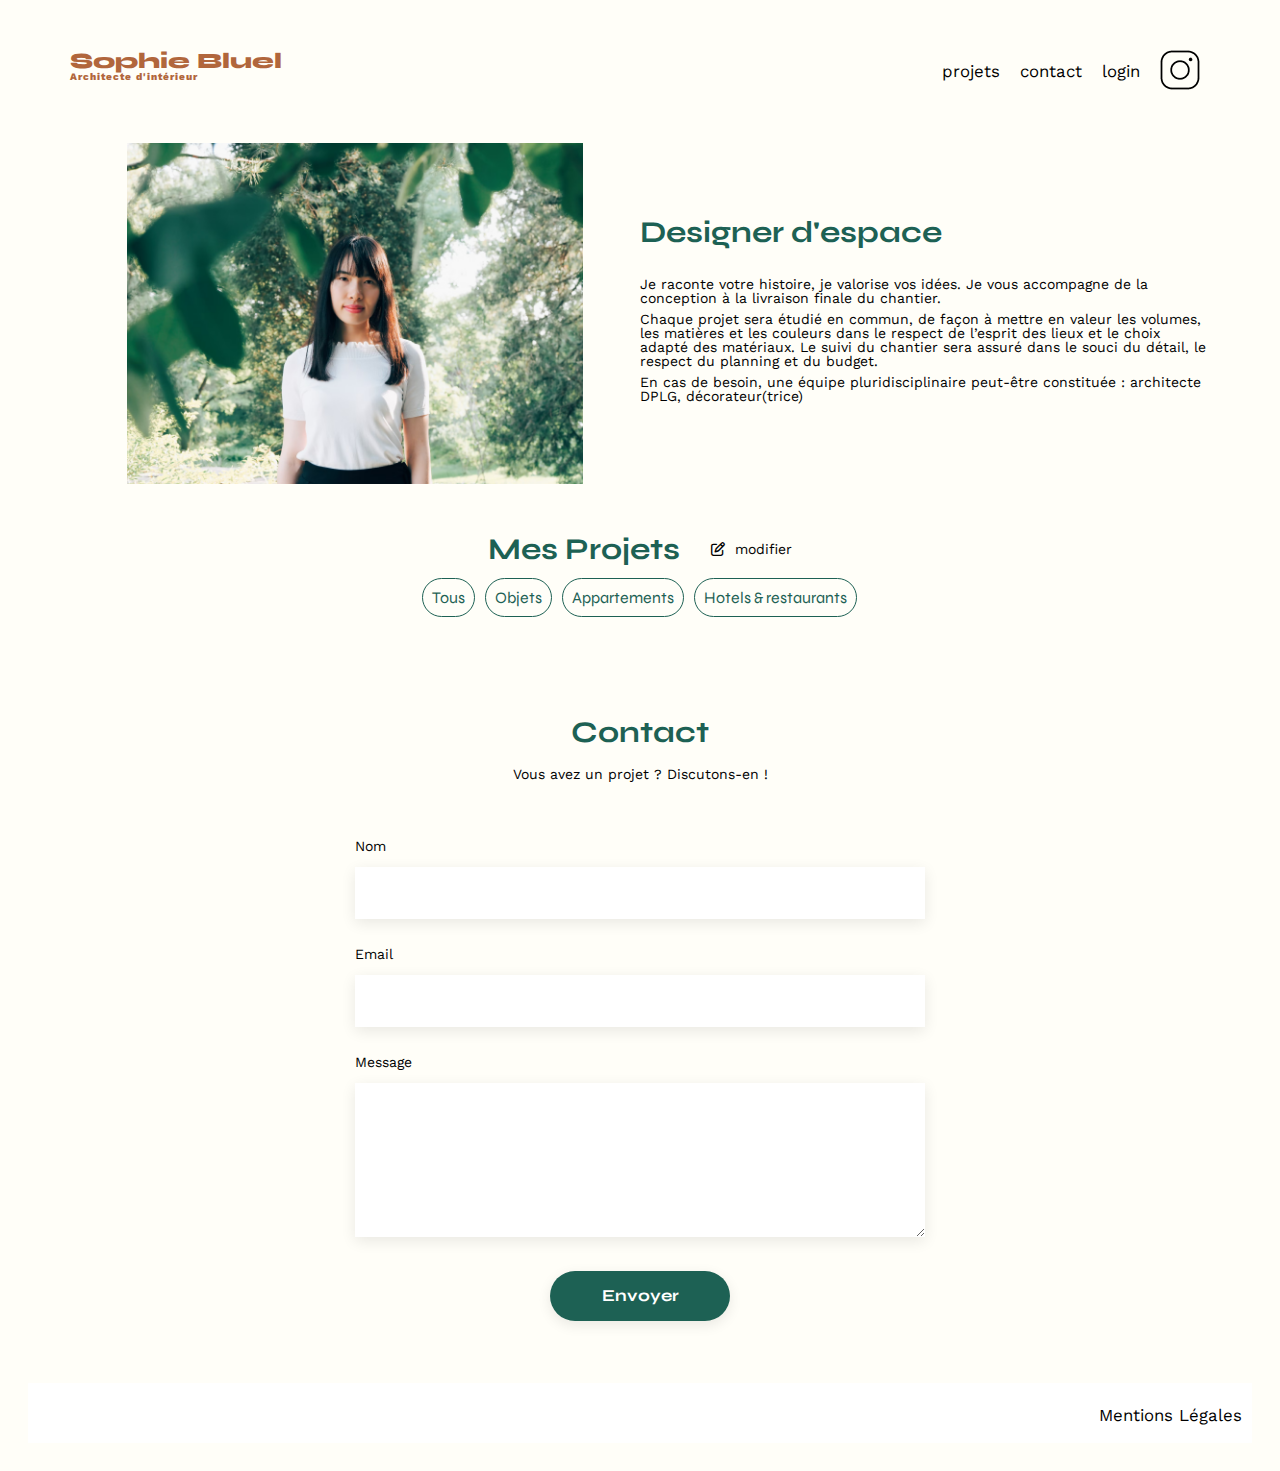
==== FrontEnd/index.html @ dc7d5f41 "formation de la modal2" ====
<!DOCTYPE html>
<html lang="fr">
<head>
	<meta charset="UTF-8">
	<title>Sophie Bluel - Architecte d'intérieur</title>
	<meta name="viewport" content="width=device-width, initial-scale=1.0">
	<link rel="preconnect" href="https://fonts.googleapis.com">
	<link rel="preconnect" href="https://fonts.gstatic.com" crossorigin>
	<link href="https://fonts.googleapis.com/css2?family=Syne:wght@700;800&family=Work+Sans&display=swap" rel="stylesheet">
	<link rel="stylesheet" href="https://cdnjs.cloudflare.com/ajax/libs/font-awesome/6.0.0-beta3/css/all.min.css">
	<meta name="description" content="">
	<link rel="stylesheet" href="./assets/style.css">
</head>
<body>
<header>
	<div id="editionMode">
		<i class="fa-regular fa-pen-to-square"></i>
		<p>mode édition</p>
	</div>
	<div id="headerBase">
		<h1>Sophie Bluel <span>Architecte d'intérieur</span></h1>
		<nav>
			<ul>
				<li>projets</li>
				<li>contact</li>
				<li><a href="login.html">login</a></li>
				<li><img src="./assets/icons/instagram.png" alt="Instagram"></li>
			</ul>
		</nav>
	</div>
</header>
<main>
	<section id="introduction">
		<figure>
			<img src="./assets/images/sophie-bluel.png" alt="">
		</figure>
		<article>
			<h2>Designer d'espace</h2>
			<p>Je raconte votre histoire, je valorise vos idées. Je vous accompagne de la conception à la livraison finale du chantier.</p>
			<p>Chaque projet sera étudié en commun, de façon à mettre en valeur les volumes, les matières et les couleurs dans le respect de l’esprit des lieux et le choix adapté des matériaux. Le suivi du chantier sera assuré dans le souci du détail, le respect du planning et du budget.</p>
			<p>En cas de besoin, une équipe pluridisciplinaire peut-être constituée : architecte DPLG, décorateur(trice)</p>
		</article>
	</section>
	<section id="portfolio">
		<div id="project">
			<h2>Mes Projets</h2>
			<a href="#modal1" class="modal-button">
				<i class="fa-regular fa-pen-to-square"></i>
				<p>modifier</p>
			</a>
			<aside id="modal1" class="modal">
				<div class="modalBox">
					<i class="fa-solid fa-xmark"></i>
					<h2>Galerie photo</h2>
					<div class="galleryModal">
					</div>
					<div class="footerModal">
						<a><boutton id="addPhotoModal">Ajouter une photo</boutton></a>
					</div>
				</div>
			</aside>
			<aside id="modal2" class="modal">
				<div class="modalBox">
					<div id="alignementFa">
						<i class="fa-solid fa-arrow-left"></i>
						<i class="fa-solid fa-xmark"></i>
					</div>
					<h2>Ajout Photo</h2>
					<div class="imageBox">
						<i class="fa-regular fa-image"></i>
						<boutton id="addImage"><p>+ Ajouter photo</p></boutton>
						<p id="imageDimension">jpg, png : 4mo max</p>
					</div>
					<div>
						<form action="#" method="post">
							<div class="formulaire">
								<label for="name">Titre</label>
								<input type="text" name="name" id="name">
								<label for="categorie">Catégorie</label>
								<select name="categories" id="selectCategories">
									<option></option>
									<option>Objets</option>
									<option>Appartements</option>
									<option>Hotels & restaurants</option>
								</select>
							</div>
							<input type="submit" value="Valider" id="validation">
						</form>
					</div>				
				</div>
			</aside>
		</div>
		<div id="categorie">
			<button id="tous">Tous</button>
			<button id="objets">Objets</button>
			<button id="appartements">Appartements</button>
			<button id="hotels">Hotels & restaurants</button>
		</div>
		<div class="gallery">
		</div>
	</section>
	<section id="contact">
		<h2>Contact</h2>
		<p>Vous avez un projet ? Discutons-en !</p>
		<form action="#" method="post">
			<label for="name">Nom</label>
			<input type="text" name="name" id="name">
			<label for="email">Email</label>
			<input type="email" name="email" id="email">
			<label for="message">Message</label>
			<textarea name="message" id="message" cols="30" rows="10"></textarea>
			<input type="submit" value="Envoyer">
		</form>
	</section>
</main>

<footer>
	<nav>
		<ul>
			<li>Mentions Légales</li>
		</ul>
	</nav>
</footer>
<script src="assets\main.js"></script>
<script src="assets/categories.js"></script>
<script src="assets/modal.js"></script>
</body>
</html>
---- FrontEnd/assets/style.css ----
/* http://meyerweb.com/eric/tools/css/reset/
   v2.0 | 20110126
   License: none (public domain)
*/

html, body, div, span, applet, object, iframe,
h1, h2, h3, h4, h5, h6, p, blockquote, pre,
a, abbr, acronym, address, big, cite, code,
del, dfn, em, img, ins, kbd, q, s, samp,
small, strike, strong, sub, sup, tt, var,
b, u, i, center,
dl, dt, dd, ol, ul, li,
fieldset, form, label, legend,
table, caption, tbody, tfoot, thead, tr, th, td,
article, aside, canvas, details, embed,
figure, figcaption, footer, header, hgroup,
menu, nav, output, ruby, section, summary,
time, mark, audio, video {
	margin: 0;
	padding: 0;
	border: 0;
	font-size: 100%;
	font: inherit;
	vertical-align: baseline;
}
/* HTML5 display-role reset for older browsers */
article, aside, details, figcaption, figure,
footer, header, hgroup, menu, nav, section {
	display: block;
}
body {
	line-height: 1;
}
ol, ul {
	list-style: none;
}
blockquote, q {
	quotes: none;
}
blockquote:before, blockquote:after,
q:before, q:after {
	content: '';
	content: none;
}
table {
	border-collapse: collapse;
	border-spacing: 0;
}
/** end reset css**/
body {
	background-color: #FFFEF8;
	font-family: 'Work Sans' ;
	font-size: 14px;
}
header {
	width: 100%;
}
#headerBase {
	display: flex;
	justify-content: space-between;
	max-width: 1140px;
	margin:auto;
	padding-top: 50px;
}
section {
	margin: 50px 0
}

#editionMode {
	display: flex;
	justify-content: center;
	align-items: center;
	background-color: black;
	height: 59px;
	display: none;
}
#editionMode i {
	width: 15px;
	height: 15px;
	margin-right: 10px;
}
#editionMode .fa-regular {
	color: #FFFFFF;
}
#editionMode p {
	color: #ffffff;
}

h1{
	display: flex;
	flex-direction: column;
	font-family: 'Syne';
	font-size: 22px;
	font-weight: 800;
	color: #B1663C
}

h1 > span {
	font-family: 'Work Sans';
	font-size:10px;
	letter-spacing: 0.1em;
;
}

h2{
	font-family: 'Syne';
	font-weight: 700;
	font-size: 30px;
	color: #1D6154
}
nav ul {
	display: flex;
	align-items: center;
	list-style-type: none;

}
nav li {
	padding: 0 10px;
	font-size: 1.2em;
}
nav li a {
	text-decoration: none;
	color: black;
}
#login {
	font-weight: bold;
}

li:hover {
	color: #B1663C;
}
main {
	max-width: 1140px;
	margin:auto;
}
#introduction {
	display: flex;
	align-items: center;
}
#introduction figure {
	flex: 1
}
#introduction img {
	display: block;
	margin: auto;
	width: 80%;
}

#introduction article {
	flex: 1
}
#introduction h2 {
	margin-bottom: 1em;
}

#introduction p {
	margin-bottom: 0.5em;
}
#portfolio h2 {
	text-align: center;
	margin-right: 31px ;
	
}
#project {
	display: flex;
	justify-content: center;
	align-items: center;
	margin-bottom: 1em;
}
#project i {
	margin-right: 10px;
}
#project a {
	display: flex;
	color: black;
	text-decoration: none;
}

/* construction de la modal*/
.modal {
	display: none;
	justify-content: center;
	align-items: center;
	position: fixed;
	top: 0;
	left: 0;
	width: 100vw;
	height: 100vh;
	background: rgba(0, 0, 0, 0.3);
}
.modalBox {
	border-radius: 10px;
	width: 630px;
	height: 688px;
	margin: 0;
	background-color: #ffffff;

	.fa-xmark {
		position: relative; right: 30px;
		display: flex;
		justify-content: flex-end;
		margin-top: 26px;
		margin-right: 30px;
		width: 100%;
		height: 24px;
		font-size: 24px;
	}
	h2 {
		font-family: 'Work Sans';
		font-weight: 400;
		font-size: 26px;
		margin-top: 10px;
		margin-bottom: 46px;
		color: black;
	}
	.galleryModal {
		display: flex;
		justify-content: flex-start;
		align-items: flex-start;
		flex-wrap: wrap;
		gap: 29px 9px;
		margin-left: 105px;
		margin-right: 105px;
		width: 420px;
		height: 433px;
		border-bottom: 1px solid #b3b3b3;
	}
	figure {
		height: 102px;
		width: 76px;	
	}
	img {
		display: flex;
		flex-direction: column;
		width: 100%;
		height: 100%;
	}
	.fa-trash-can {
		display: flex;
		justify-content: center;
		align-items: center;
		position: relative; top: -98px; left: 55px;
		padding: 0;
		margin: 0;
		color: white;
		background-color: black;
		width: 17px;
		height: 17px;
		font-size: 11px;
	}
	boutton {
		display: flex;
		justify-content: center;
		align-items: center;
		font-family: 'Syne';
		font-weight: 700;
		font-size: 14px;
		width: 237px;
		height: 36px;
		border-radius: 60px;
		color: white;
		background-color: #1D6154;
	}
	.footerModal {
		display: flex;
		justify-content: center;
		align-items: center;
		width: 100%;
		height: 119px;
	}
}
#modal2 .modalBox {
	display: flex;
	flex-direction: column;
	align-items: center;
	#alignementFa {
		display: flex;
		.fa-arrow-left {
			display: flex;
			align-items: flex-start;
			position: relative; left: -250px; top: 26px;
			font-size: 21px;
		}
		.fa-xmark {
			position: relative; left: 250px;
		}
	}
	.imageBox {
		display: flex;
		flex-direction: column;
		align-items: center;
		justify-content: space-evenly;
		background-color: #E8F1F6;
		width: 420px;
		height: 169px;
		boutton {
			color: #306685;
			background-color: #CBD6DC;
		}
		.fa-image {
			font-size: 76px;
			color: #B9C5CC;
		}
		#imageDimension {
			font-family: 'Work Sans';
			font-size: 10px;
			font-weight: 400;
			color: #444444;
		}
	}
	form {
		display: flex;
		flex-direction: column;
		margin-top: 30px;
		.formulaire {
			display: flex;
			flex-direction: column;
			padding-bottom: 26px;
			margin-bottom: 32px;
			border-bottom: 1px solid #B3B3B3;
		}
		label {
			font-family: 'Work Sans';
			font-size: 14px;
			font-weight: 500;
			line-height: 16.42px;
			text-align: left;
			margin-bottom: 10px;
		}
		input {
			border: none;
			box-shadow: 0px 4px 14px 0px #00000017;
			width: 402px;
			height: 51px;
			margin-bottom: 21px;
			padding-left: 16px;
			font-family: 'Work Sans';
			font-size: 14px;
			font-weight: 400;
			line-height: 16.42px;
		}
		select {
			border: none;
			box-shadow: 0px 4px 14px 0px #00000017;
			width: 420px;
			height: 51px;
			margin-bottom: 21px;
			padding-left: 16px;
			font-family: 'Work Sans';
			font-size: 14px;
			font-weight: 400;
			line-height: 16.42px;
		}
		#validation {
			width: 237px;
			height: 36px;
			margin-top: 0;
		}
	}
}
#categorie {
	display: flex;
	justify-content: center;
	margin: 0 183px 0 182px;
}
#categorie button {
	font-family: 'Syne';
	font-size: 16px;
	border: 1px solid #1D6154;
	border-radius: 60px;
	padding: 9px;
	margin: 0 5px 50px 5px;
	color: #1D6154;
	background-color: #FFFEF8;
}
#categorie button:active {
	background-color: #1D6154;
	color: #FFFFFF;
}

.gallery {
	width: 100%;
	display: grid;
	grid-template-columns: 1fr 1fr 1fr;
	grid-column-gap: 20px;
	grid-row-gap: 20px;
}

.gallery img {
	width: 100%;
}

.gallery figcaption {
	color: #3D3D3D;
	font-family: Work Sans;
	font-size: 13px;
	font-weight: 400;
}
#contact {
	width: 50%;
margin: auto;
}
#contact > * {
	text-align: center;

}
#contact h2{
	margin-bottom: 20px;
}
#contact form {
	text-align: left;
	margin-top:30px;
	display: flex;
	flex-direction: column;
}

#contact input {
	height: 50px;
	font-size: 1.2em;
	border: none;
	box-shadow: 0px 4px 14px rgba(0, 0, 0, 0.09);
}
#contact label {
	margin: 2em 0 1em 0;
}
#contact textarea {
	border: none;
	box-shadow: 0px 4px 14px rgba(0, 0, 0, 0.09);
}
#contact a {
	display: flex;
	justify-content: center;
	text-decoration: underline;
}

input[type="submit"]{
	font-family: 'Syne';
	font-weight: 700;
	color: white;
	background-color: #1D6154;
	margin : 2em auto ;
	width: 180px;
	text-align: center;
	border-radius: 60px ;
}

footer {
	width: 100%;
}

footer nav ul {
	display: flex;
	justify-content: flex-end;
	margin: 2em;
	padding: 24px 0 20px 0;
	background-color: #FFFFFF;
}
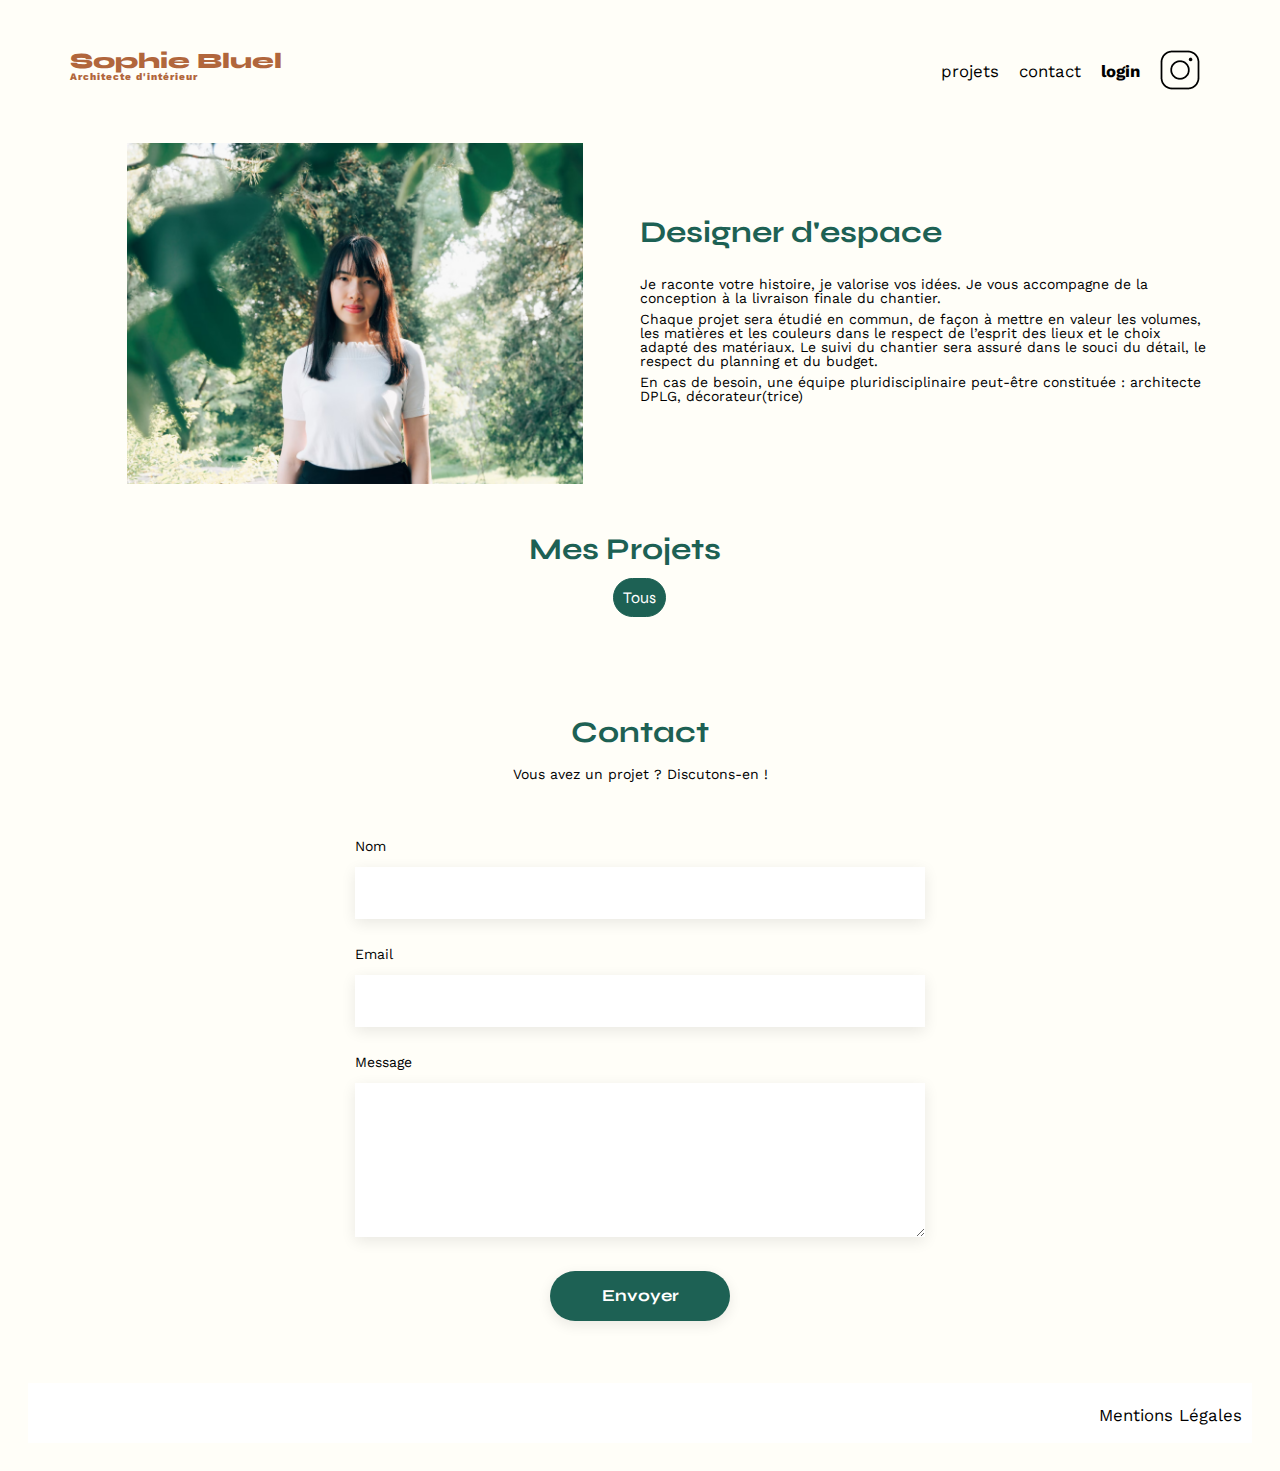
==== commit 96a0d267: "fin du projet" ====
--- a/FrontEnd/index.html
+++ b/FrontEnd/index.html
@@ -23,7 +23,8 @@
 			<ul>
 				<li>projets</li>
 				<li>contact</li>
-				<li><a href="login.html">login</a></li>
+				<li id="login"><a href="login.html">login</a></li>
+				<li id="logout"><a href="#">logout</a></li>
 				<li><img src="./assets/icons/instagram.png" alt="Instagram"></li>
 			</ul>
 		</nav>
@@ -68,11 +69,13 @@
 					<h2>Ajout Photo</h2>
 					<div class="imageBox">
 						<i class="fa-regular fa-image"></i>
-						<boutton id="addImage"><p>+ Ajouter photo</p></boutton>
+						<button id="addImage"><p>+ Ajouter photo</p></button>
+						<input type="file" id="ajoutImage" accept="image/*"></input>
 						<p id="imageDimension">jpg, png : 4mo max</p>
+						<img id="imagePreview" alt="prévisualisation de l'image">
 					</div>
 					<div>
-						<form action="#" method="post">
+						<form id="myForm" action="#" method="post">
 							<div class="formulaire">
 								<label for="name">Titre</label>
 								<input type="text" name="name" id="name">
@@ -86,15 +89,12 @@
 							</div>
 							<input type="submit" value="Valider" id="validation">
 						</form>
-					</div>				
+					</div>
 				</div>
 			</aside>
 		</div>
 		<div id="categorie">
 			<button id="tous">Tous</button>
-			<button id="objets">Objets</button>
-			<button id="appartements">Appartements</button>
-			<button id="hotels">Hotels & restaurants</button>
 		</div>
 		<div class="gallery">
 		</div>
@@ -113,7 +113,6 @@
 		</form>
 	</section>
 </main>
-
 <footer>
 	<nav>
 		<ul>
--- a/FrontEnd/assets/style.css
+++ b/FrontEnd/assets/style.css
@@ -67,12 +67,11 @@
 }
 
 #editionMode {
-	display: flex;
+	display: none;
 	justify-content: center;
 	align-items: center;
 	background-color: black;
 	height: 59px;
-	display: none;
 }
 #editionMode i {
 	width: 15px;
@@ -126,6 +125,11 @@
 	font-weight: bold;
 }
 
+#logout {
+	display: none;
+	font-weight: bold;
+}
+
 li:hover {
 	color: #B1663C;
 }
@@ -171,7 +175,7 @@
 	margin-right: 10px;
 }
 #project a {
-	display: flex;
+	display: none;
 	color: black;
 	text-decoration: none;
 }
@@ -215,6 +219,7 @@
 	}
 	.galleryModal {
 		display: flex;
+		align-content: flex-start;
 		justify-content: flex-start;
 		align-items: flex-start;
 		flex-wrap: wrap;
@@ -293,9 +298,33 @@
 		background-color: #E8F1F6;
 		width: 420px;
 		height: 169px;
-		boutton {
+		button {
+			text-align: center;
 			color: #306685;
 			background-color: #CBD6DC;
+			width: 173px;
+			height: 36px;
+			border-radius: 50px 50px 50px 50px;
+			border: none;
+			z-index: 0;
+			p {
+				display: flex;
+				align-items: center;
+				justify-content: center;
+				position: relative; right: 10px;
+				font-family: 'Work Sans';
+				width: 173px;
+				height: 36px;
+				z-index: 0;
+			}
+		}
+		input {
+			display: none;
+		}
+		#imagePreview {
+			width: auto;
+			display: none;
+			position: relative; bottom: 86px;
 		}
 		.fa-image {
 			font-size: 76px;
@@ -350,11 +379,15 @@
 			font-size: 14px;
 			font-weight: 400;
 			line-height: 16.42px;
+			option {
+				width: 20px;
+			}
 		}
 		#validation {
 			width: 237px;
 			height: 36px;
 			margin-top: 0;
+			background-color: #A7A7A7;
 		}
 	}
 }
@@ -372,8 +405,12 @@
 	margin: 0 5px 50px 5px;
 	color: #1D6154;
 	background-color: #FFFEF8;
-}
-#categorie button:active {
+	#tous {
+	background-color: #1D6154;
+	}
+}
+
+.bouton-actif {
 	background-color: #1D6154;
 	color: #FFFFFF;
 }
@@ -454,5 +491,4 @@
 	margin: 2em;
 	padding: 24px 0 20px 0;
 	background-color: #FFFFFF;
-}
-
+}